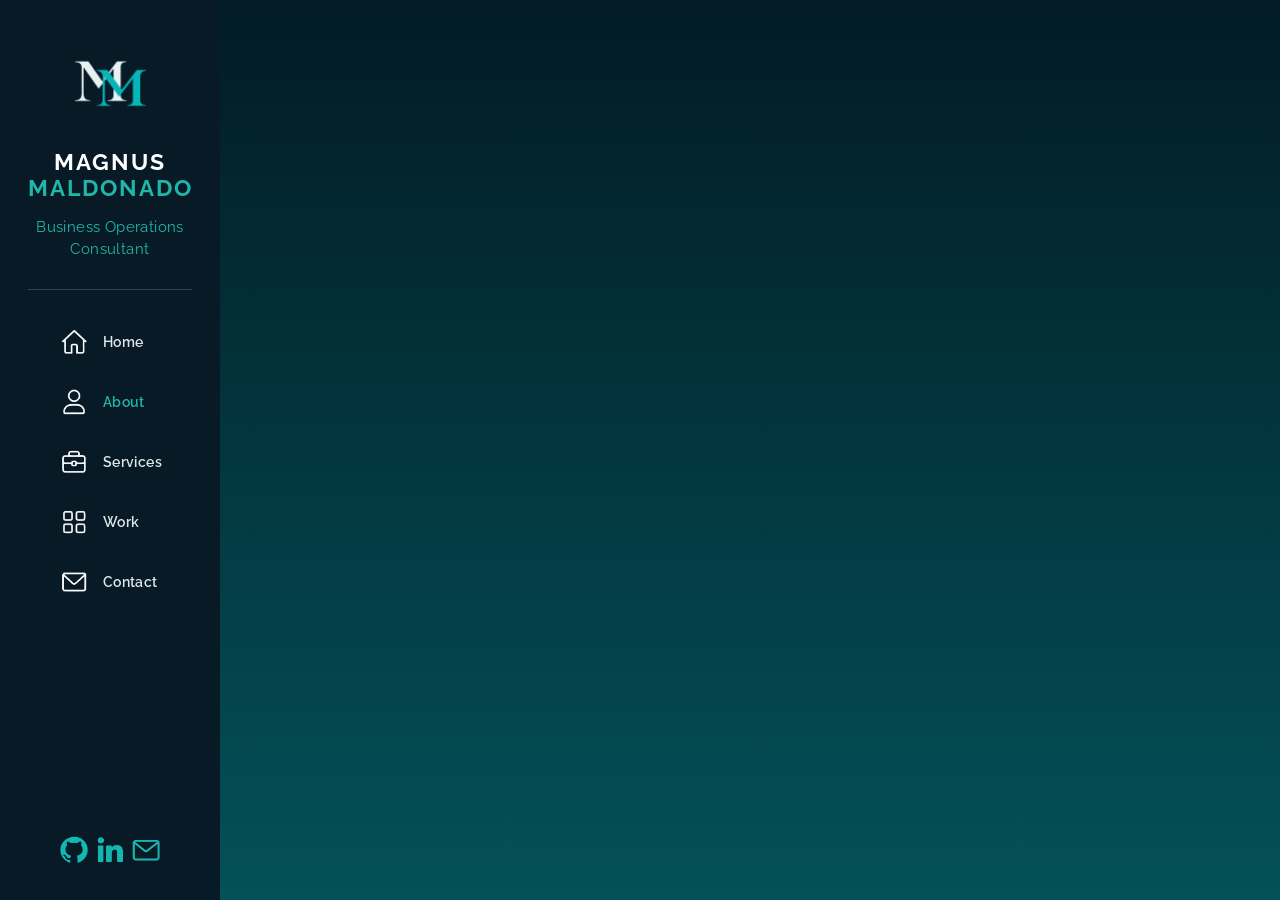
==== about.html @ a4ad7923 "Add page shell for work and about html pages." ====
<!DOCTYPE html>
<html lang="en">
  <head>
    <meta charset="UTF-8" />

    <meta
      name="description"
      content="Learn more about Magnus Maldonado, a Business Operations Consultant focused on improving processes, systems, workflows, and the way businesses operate."
    />

    <meta name="viewport" content="width=device-width, initial-scale=1.0" />

    <title>About | Magnus Maldonado</title>

    <!-- FAVICON -->
    <link
      rel="shortcut icon"
      type="image.png"
      href="./assets/imgs/favicon/process.png"
    />

    <!-- SHARED SITE CSS -->
    <link rel="stylesheet" href="./assets/css/stylesheet.css" />

    <!-- ABOUT PAGE CSS -->
    <link rel="stylesheet" href="./assets/css/about.css" />
  </head>
  <body>

    <!-- =========================================================
         MOBILE / TABLET HEADER
         ========================================================= -->

    <div class="mobile-tablet-view">
      <header class="flex">
        <div class="flex brand">
          <img class="logo" src="./assets/imgs/logo.png" alt="Magnus Maldonado logo"/>
          <div class="flex name-container">
            <h2><span style="color: #fff;">Magnus</span> <span style="color: #2B8C83;">Maldonado</span>
            </h2>
            <p>Business Operations Consultant</p>
          </div>
        </div>


        <!-- MOBILE NAV -->

        <nav class="mobile-menu flex mobile-only">
          <ul class="flex">
            <li>
              <a class="menu-link" href="./index.html">Home</a>
            </li>
            <li>
              <a class="menu-link" href="./about.html">About</a>
            </li>
            <li>
              <a class="menu-link" href="./services.html">Services</a>
            </li>
            <li>
              <a class="menu-link" href="./work.html">Work</a>
            </li>
            <li>
              <a href="./index.html#contact" class="all-btns menu-link">Contact</a>
            </li>
      </ul>
        </nav>


        <!-- HAMBURGER -->

        <div class="hamburger mobile-only">
          <span class="bar"></span>
          <span class="bar"></span>
          <span class="bar"></span>
        </div>
      </header>
    </div>


    <!-- =========================================================
         DESKTOP SIDEBAR
         ========================================================= -->

    <aside class="desktop-view desktop-sidebar">
      <div class="desktop-brand">
        <img src="./assets/imgs/logo.png" alt="Magnus Maldonado logo" class="desktop-logo"/>
        <h2><span>Magnus</span> <span>Maldonado</span>
        </h2>
        <p>Business Operations Consultant</p>
      </div>
      <div class="sidebar-divider"></div>


      <!-- DESKTOP NAV -->

      <nav class="desktop-nav">
        <a href="./index.html" class="desktop-nav-link">
          <img src="./assets/imgs/icons/icon-home.png" alt="Home Icon" class="desktop-nav-icon"/>
          <span>Home</span>
        </a>
        <a href="./about.html" class="desktop-nav-link active">
          <img src="./assets/imgs/icons/icon-person.png" alt="Person Icon" class="desktop-nav-icon"/>
          <span>About</span>
        </a>
        <a href="./services.html" class="desktop-nav-link">
          <img src="./assets/imgs/icons/icon-bag.png" alt="Bag Icon" class="desktop-nav-icon"/>
          <span>Services</span>
        </a>
        <a href="./work.html" class="desktop-nav-link">
          <img src="./assets/imgs/icons/icon-grid.png" alt="Grid Icon" class="desktop-nav-icon"/>
          <span>Work</span>
        </a>
        <a href="./index.html#contact" class="desktop-nav-link">
          <img src="./assets/imgs/icons/icon-envelope-nav.png" alt="Envelope Icon" class="desktop-nav-icon"/>
          <span>Contact</span>
        </a>
      </nav>


      <!-- DESKTOP SOCIALS -->

      <div class="desktop-socials desktop-socials-full">
        <a href="https://github.com/magnusmaldonado" target="_blank" rel="noopener noreferrer" class="desktop-social-link" aria-label="View my GitHub profile">
          <img src="./assets/imgs/icons/icon-github.png" alt="Github Icon" class="desktop-social-icon"/>
        </a>
        <a href="https://www.linkedin.com/in/josie-linda-maldonado/" target="_blank" rel="noopener noreferrer" class="desktop-social-link" aria-label="View my LinkedIn profile">
          <img src="./assets/imgs/icons/icon-linkedin-nav.png" alt="LinkedIn Icon" class="desktop-social-icon"/>
        </a>
        <a href="ADD THE CALENDLY LINK" target="_blank" rel="noopener noreferrer" class="desktop-social-link" aria-label="Schedule a consultation">
          <img src="./assets/imgs/icons/icon-envelope-teal-nav.png" alt="Envelope Icon" class="desktop-social-icon"/>
        </a>
      </div>
    </aside>


    <!-- =========================================================
         PAGE CONTENT
         ========================================================= -->

    <main class="about-page">

      <!--
        ABOUT PAGE CONTENT GOES HERE
      -->

    </main>
    <script src="./assets/js/script.js"></script>
  </body>
</html>
---- assets/css/stylesheet.css ----
/* Developer
   ========================================================================== */

/**
 * Josie Maldonado
 * Live August 22, 2022
 */

@import url("https://fonts.googleapis.com/css2?family=Oxygen:wght@400&family=Raleway:wght@400;700;800&display=swap");
* {
  box-sizing: border-box;
  font-family: "Raleway", sans-serif;
}

body,
html {
  min-width: 100%;
  min-height: 100vh;
  margin: 0;
  padding: 0;
  background:linear-gradient(to bottom, #021b24 0%, #045159 100%);
  font-size: 16px;
  letter-spacing: 0.4px;
}

html {
  scroll-behavior: smooth;
}

header {
  position: fixed;
  background-color: #071A26;
  top: 0;
  left: 0;
  width: 100%;
  min-height: 90px;
  padding: 14px 20px;
  align-items: center;
  justify-content: space-between;
  z-index: 100;
}

nav ul {
  justify-content: space-around;
}

nav li {
  list-style: none;
}

nav ul li {
  margin: auto;
}

main {
  width: 100%;
}

a {
  text-decoration: none;
  color: #2B8C83;
  font: bold;
}

.brand {
  align-items: center;
}

.flex {
  display: flex;
}

.logo {
  width: 58px;
  height: 58px;
  object-fit: contain;
  margin-right: 12px;
}

.name-container {
  flex-direction: column;
  justify-content: center;
}

.name-container h2 {
  margin: 0;
  font-size: 18px;
  line-height: 20px;
  text-transform: uppercase;
  letter-spacing: 2px;
}

.name-container p {
  margin: 5px 0 0;
  font-size: 14px;
  line-height: 15px;
  color: #fff;
}

.bar {
  display: block;
  width: 25px;
  height: 3px;
  margin: 5px auto;
  -webkit-transition: all 0.3s ease-in-out;
  transition: all 0.3s ease-in-out;
  background-color: #2B8C83;
}
.hamburger {
  align-self: center;
  left: 85%;
  position: fixed;
  cursor: pointer;
}
.hamburger.active .bar:nth-child(2) {
  opacity: 0;
}
.hamburger.active .bar:nth-child(1) {
  transform: translateY(8px) rotate(45deg);
}
.hamburger.active .bar:nth-child(3) {
  transform: translateY(-8px) rotate(-45deg);
}
.mobile-menu {
  position: fixed;
  left: -100%;
  top: 90px;
  width: 100%;
  background-color: #071A26;
  transition: 0.3s;
  z-index: 1 !important;
  overflow-y: auto;
}

.mobile-menu ul {
  display: flex;
  flex-direction: column;
  width: 100% !important;
  align-items: center;
  padding: 28px 0 32px;
  margin: 0;
  gap: 18px;
}
.mobile-menu li {
  margin: 0;
  font-weight: bold;
}

.mobile-menu.active {
  left: 0;
}

.all-btns {
  padding: 10px 24px;
  border-radius: 500px;
  background-color: #034550;
  color: #DFE7E9;
  font-size: 14px;
  line-height: 20px;
  border: none;
  letter-spacing: 0.5px;
  cursor: pointer;
  font-weight: bold;
}

.hero {
  position: relative;
  width: 100%;
  min-height: 100svh;
  padding: 115px 20px 30px;
  overflow: hidden;
  border: none;
}

/* PORTRAIT */

.hero-portrait {
  position: relative;
  width: 240px;
  height: 240px;
  margin: 5px auto 28px;
}

.hero-headshot {
  position: relative;
  z-index: 3;
  width: 220px;
  height: 220px;
  display: block;
  margin: auto;
  object-fit: cover;
  object-position: center;
  border-radius: 50%;
}

/* DOT GRIDS */

.dot-grid {
  position: absolute;
  z-index: 1;
  width: 82px;
  height: 82px;
  background-image: radial-gradient(circle, #2B8C83 2px, transparent 2.5px);
  background-size: 14px 14px;
}

.dot-grid-left {
  top: 8px;
  left: -8px;
}

.dot-grid-right {
  right: -4px;
  bottom: 2px;
  background-image: radial-gradient(circle, #9CB4C0 2px, transparent 2.5px);
}

/* ARC AROUND PORTRAIT */

.portrait-arc {
  position: absolute;
  z-index: 4;
  width: 235px;
  height: 235px;
  top: -10px;
  left: 6px;
  border-radius: 50%;
  background: conic-gradient(
    from 10deg,
    #27B8AE 0deg,
    #27B8AE 95deg,
    transparent 95deg,
    transparent 360deg
  );

  -webkit-mask: radial-gradient(
    farthest-side,
    transparent calc(100% - 3px),
    #000 calc(100% - 3px)
  );

  mask: radial-gradient(
    farthest-side,
    transparent calc(100% - 3px),
    #000 calc(100% - 3px)
  );
}

/* HERO COPY */

.hero-content {
  position: relative;
  z-index: 5;
}

.eyebrow {
  margin: 0 0 8px;
  color: #2B8C83;
  font-weight: 700;
  font-size: 21px;
  letter-spacing: 1.5px;
}

.hero h1 {
  margin: 0;
  color: #ffffff;
  font-size: 38px;
  line-height: 1.08;
  font-weight: 800;
  letter-spacing: -1px;
}

.hero h1 span {
  display: block;
  color: #20b6aa;
}

.hero-description {
  margin: 18px 0 22px;
  color: #b9c9cf;
  font-size: 16px;
  line-height: 1.75;
  letter-spacing: 1.8px;
}

/* BUTTONS */

.hero-buttons {
  display: flex;
  flex-direction: column;
  gap: 12px;
  width: 100%;
}

.hero-btn {
  width: 100%;
  display: flex;
  align-items: center;
  justify-content: center;
  min-height: 50px;
  border-radius: 10px;
  font-size: 16px;
  font-weight: 700;
  text-align: center;
  transition: 0.25s ease;
  letter-spacing: 2.5px;
}

.hero-btn-primary {
  background-color: #05606b;
  color: #ffffff;
}

.hero-btn-primary:hover {
  background-color: #087582;
}

.hero-btn-secondary {
  border: 2px solid #2b8c83;
  background-color: transparent;
  color: #dfe7e9;
}

.hero-btn-secondary:hover {
  background-color: #2b8c83;
  color: #ffffff;
}

/* DECORATIVE ORBS */

.gradient-orb {
  position: absolute;
  border-radius: 50%;
  z-index: 0;
  background: linear-gradient(
    135deg,
    #137a86 0%,
    #234f8f 55%,
    #44347e 100%
  );
  opacity: 0.75;
}

.orb-small {
  width: 52px;
  height: 52px;
  left: -40px;
  bottom: -10px;
}

.orb-medium {
  width: 85px;
  height: 85px;
  right: -25px;
  top: 80px;
  z-index: -1;
  opacity: 0.6;
}

.orb-large {
  width: 105px;
  height: 105px;
  left: -48px;
  bottom: 0px;
}

/* SERVICES
   ========================================================================== */

.services-section {
  width: 100%;
  padding: 55px 16px 40px;
}

/* SECTION HEADING */

.section-heading {
  margin-bottom: 24px;
}

.section-eyebrow {
  margin: 0 0 8px;
  color: #20b6aa;
  font-size: 20px;
  font-weight: 800;
  letter-spacing: 1.5px;
  text-transform: uppercase;
}

.section-heading h2 {
  margin: 0;
  color: #ffffff;
  font-size: 30px;
  line-height: 1.15;
  font-weight: 800;
}

.section-heading h2 span {
  color: #20b6aa;
}

/* SERVICES CONTAINER */

.services-container {
  display: flex;
  flex-direction: column;
  gap: 14px;
  width: 100%;
  margin: 0;
  padding: 0;
}

/* SERVICES LEARN MORE */

.services-more {
  width: 100%;
  margin-top: 22px;
  text-align: left;
}

.services-more-link {
  display: inline-block;
  color: #075765;
  font-size: 16px;
  font-weight: 800;
  letter-spacing: 1px;
  transition: 0.2s ease;
}

.services-more-link:hover {
  color: #ffffff;
  transform: translateX(3px);
}

/* INDIVIDUAL SERVICE CARD */

.service-box {
  display: flex;
  align-items: flex-start;
  gap: 18px;
  width: 100%;
  padding: 24px 20px;
  background: #ffffff;
  border-radius: 18px;
  box-shadow: 0 8px 20px rgba(0, 0, 0, 0.12);
}

/* SERVICE ICON */

.service-icon {
  flex: 0 0 72px;
  display: flex;
  align-items: center;
  justify-content: center;
  width: 72px;
  height: 72px;
  padding: 14px;
  background: #e8f1f1;
  border-radius: 50%;
}

.service-icon img {
  display: block;
  width: 100%;
  height: 100%;
  object-fit: contain;
}

/* SERVICE CONTENT */

.service-content {
  flex: 1;
}

.service-content h3 {
  margin: 0;
  color: #071a26;
  font-size: 21px;
  line-height: 1.2;
  font-weight: 800;
}

/* LITTLE TEAL LINE */

.service-line {
  width: 42px;
  height: 3px;
  margin: 10px 0 14px;
  background: #20b6aa;
  border-radius: 3px;
}

/* DESCRIPTION */

.service-content p {
  margin: 0;
  color: #263844;
  font-size: 14px;
  line-height: 1.6;
}

/* WORK
   ========================================================================== */

.work-section {
  width: 100%;
  padding: 55px 16px 40px;
}

.work-container {
  display: flex;
  flex-direction: column;
  gap: 14px;
  width: 100%;
}

/* INDIVIDUAL WORK CARD */

.work-card {
  width: 100%;
  padding: 24px 20px;
  background: #ffffff;
  border-radius: 18px;
  box-shadow: 0 8px 20px rgba(0, 0, 0, 0.12);
}

.work-content {
  width: 100%;
}

/* CATEGORY */

.work-category {
  margin: 0 0 8px;
  color: #20b6aa;
  font-size: 12px;
  font-weight: 800;
  letter-spacing: 1.2px;
  text-transform: uppercase;
}

/* TITLE */

.work-content h3 {
  margin: 0;
  color: #071a26;
  font-size: 21px;
  line-height: 1.2;
  font-weight: 800;
}

.work-line {
  width: 42px;
  height: 3px;
  margin: 10px 0 14px;
  background: #20b6aa;
  border-radius: 3px;
}

/* SUMMARY */

.work-summary {
  margin: 0;
  color: #263844;
  font-size: 14px;
  line-height: 1.6;
}

/* LINK */

.work-link {
  display: inline-block;
  margin-top: 16px;
  color: #075765;
  font-size: 15px;
  font-weight: 800;
  letter-spacing: .5px;
}

.work-link:hover {
  color: #20b6aa;
}

/* ABOUT
   ========================================================================== */

.about-section {
  width: 100%;
  padding: 55px 16px 40px;
}

.about-panel {
  width: 100%;
  padding: 24px 20px;
  background: #ffffff;
  border-radius: 18px;
  box-shadow: 0 8px 20px rgba(0, 0, 0, 0.12);
}

/* HIDE IMAGE ON MOBILE */

.about-image-container {
  display: none;
}

.about-image {
  display: block;
  width: 100%;
  height: 100%;
  object-fit: contain;
  object-position: center bottom;
}

/* ABOUT COPY */

.about-copy h3 {
  margin: 0;
  color: #071a26;
  font-size: 22px;
  line-height: 1.2;
  font-weight: 800;
}

.about-line {
  width: 42px;
  height: 3px;
  margin: 10px 0 16px;
  background: #20b6aa;
  border-radius: 3px;
}

.about-copy p {
  margin: 0 0 14px;
  color: #263844;
  font-size: 14px;
  line-height: 1.65;
}

.about-copy p:last-child {
  margin-bottom: 0;
}

/* STRENGTHS */

.about-strengths {
  display: flex;
  flex-direction: column;
  gap: 18px;
  margin-top: 26px;
  padding-top: 22px;
  border-top: 1px solid #d9e2e5;
}

.strength-item {
  display: flex;
  align-items: flex-start;
  gap: 14px;
}

.strength-item h4 {
  margin: 0 0 4px;
  color: #075765;
  font-size: 16px;
  font-weight: 800;
}

.strength-item p {
  margin: 0;
  color: #263844;
  font-size: 13px;
  line-height: 1.5;
}

.strength-icon {
  flex: 0 0 38px;
  width: 38px;
  height: 38px;
  object-fit: contain;
}

.strength-item h4 {
  margin: 0 0 4px;
  color: #075765;
  font-size: 16px;
  font-weight: 800;
}

.strength-item p {
  margin: 0;
  color: #263844;
  font-size: 13px;
  line-height: 1.5;
}

/* CONTACT
   ========================================================================== */

.contact-section {
  width: 100%;
  padding: 55px 16px 50px;
}

.contact-panel {
  width: 100%;
  padding: 24px 20px;
  background: #ffffff;
  border-radius: 18px;
  box-shadow: 0 8px 20px rgba(0, 0, 0, 0.12);
}

/* INTRO */

.contact-intro h3 {
  margin: 0;
  color: #071a26;
  font-size: 22px;
  line-height: 1.2;
  font-weight: 800;
}

.contact-line {
  width: 42px;
  height: 3px;
  margin: 10px 0 14px;
  background: #20b6aa;
  border-radius: 3px;
}

.contact-intro p {
  margin: 0;
  color: #263844;
  font-size: 14px;
  line-height: 1.6;
}

/* CONTACT OPTIONS */

.contact-options {
  display: flex;
  flex-direction: column;
  gap: 0;
  margin-top: 24px;
  border-top: 1px solid #d9e2e5;
}

.contact-item {
  display: flex;
  align-items: center;
  gap: 14px;
  width: 100%;
  padding: 18px 0;
  border-bottom: 1px solid #d9e2e5;
}

.contact-item:last-child {
  border-bottom: none;
}

/* TEMP ICON PLACEHOLDER */

.contact-icon {
  flex: 0 0 42px;
  width: 42px;
  height: 42px;
  object-fit: contain;
}

/* TEXT */

.contact-content {
  flex: 1;
  min-width: 0;
}

.contact-label {
  margin: 0 0 3px;
  color: #075765;
  font-size: 15px;
  font-weight: 800;
}

.contact-value {
  margin: 0;
  color: #263844;
  font-size: 13px;
  line-height: 1.45;
  overflow-wrap: anywhere;
}

/* RESPONSIVE VIEW HELPERS
========================================================================== */

.mobile-tablet-view {
  display: block;
}

.desktop-view {
  display: none;
}

/* MEDIUM DEVICES */
@media only screen and (min-width: 768px) {
  
  header {  
    height: 10%;
  }

  .logo { 
    height: 55px;
  }
  
  .hamburger {  
   margin-top: 1%;
  }

  .bar {  
    width: 45px;
    height: 6px;
    margin: 8px auto;
  }

  .mobile-menu {  
    top: 100px;
  }

  .mobile-menu ul {  
    gap: 30px;
  }

  .hamburger.active .bar:nth-child(1) { 
    transform: translateY(19px) rotate(45deg);
  }

  .all-btns { 
    font-size: 20px;
  }

  .services-section { 
    padding: 60px 30px;
  }

  .services-container { 
   display: grid;
    grid-template-columns: repeat(2, 1fr);
    gap: 18px;
  }

  .service-box {
    margin: 0;
  }

  .work-section {
    padding: 60px 30px;
  }

  .work-container {
    display: grid;
    grid-template-columns: repeat(2, 1fr);
    gap: 18px;
  }

  .work-card {  
    margin: 0;
  }

  .about-section {  
    padding: 60px 30px;
  }

  .about-strengths {
    display: grid;
    grid-template-columns: repeat(2, 1fr);
    gap: 22px 30px;
  }

  .contact-section {
    padding: 60px 30px;
  }

  .contact-options {
    display: grid;
    grid-template-columns: repeat(2, 1fr);
    gap: 0 24px;
  }

  .contact-item:nth-last-child(-n + 2) {
    border-bottom: none;
  }

}


/* LARGE DEVICES */
@media only screen and (min-width: 992px) {
  
  header {
    padding: 1% 7%;
  }

  nav {
    width: 60% !important;
  }

  .mobile-only {
    display: none;
  }

  .logo {
    height: 48px;
  }

  .all-btns {
    font-size: 14px;
  }

  .services-section {
    display: grid;
    grid-template-columns: 130px minmax(0, 1fr);
    gap: 12px;
    align-items: center;
    width: calc(100% - 40px);
    max-width: 1260px;
    margin: 12px auto;
    padding: 18px 20px;
    background: #ffffff;
    border-radius: 12px;
    box-shadow: 0 6px 18px rgba(0, 0, 0, 0.12);
  }

/* Desktop only needs the simple Services heading */

  .services-section .section-heading {
    margin: 0;
    padding-right: 16px;
  }

  .services-section .section-eyebrow {
    margin: 0;
    color: #071a26;
    font-size: 22px;
    letter-spacing: 0;
    text-transform: none;
  }

  .services-section .section-eyebrow::after {
    content: "";
    display: block;
    width: 30px;
    height: 3px;
    margin-top: 8px;
    background: #20b6aa;
    border-radius: 3px;
  }

/* Hide mobile-style heading */

  .services-section .section-heading h2 {
    display: none;
  }

/* SERVICES ACROSS ONE ROW */

  .services-container {
    display: grid;
    grid-template-columns: repeat(5, minmax(0, 1fr));
    min-width: 0;
    gap: 0;
    width: 100%;
  }

  .services-more {
  grid-column: 1 / -1;
  margin-top: 8px;
  padding-right: 18px;
}

.services-more-link {
  color: #075765;
  font-size: 15px;
}

.services-more-link:hover {
  color: #20b6aa;
}

/* COMPACT DESKTOP ITEM */

  .service-box {
    display: grid;
    grid-template-columns: 58px 1fr;
    gap: 12px;
    width: 100%;
    margin: 0;
    padding: 4px 18px;
    background: transparent;
    border-radius: 0;
    box-shadow: none;
  }

/* SEPARATORS */

  .service-box:not(:last-child) {
    border-right: 1px solid #d9e2e5;
  }

  .service-icon {
    width: 54px;
    height: 54px;
    padding: 10px;
    flex-basis: 54px;
  }

  .service-line {
    display: none;
  }

/* DESKTOP WORK */

  .work-section {
    display: grid;
    grid-template-columns: 130px minmax(0, 1fr);
    gap: 12px;
    align-items: center;
    width: calc(100% - 40px);
    max-width: 1260px;
    margin: 12px auto;
    padding: 18px 20px;
    background: #ffffff;
    border-radius: 12px;
    box-shadow: 0 6px 18px rgba(0, 0, 0, 0.12);
  }

  .work-section .section-heading {
    margin: 0;
    padding-right: 16px;
  }

  .work-section .section-eyebrow {
    margin: 0;
    color: #071a26;
    font-size: 22px;
    letter-spacing: 0;
    text-transform: none;
  }

  .work-section .section-eyebrow::after {
    content: "";
    display: block;
    width: 30px;
    height: 3px;
    margin-top: 8px;
    background: #20b6aa;
    border-radius: 3px;
  }

  .work-section .section-heading h2 {
    display: none;
  }

/* PROJECTS ACROSS ONE ROW */

  .work-container {
    display: grid;
    grid-template-columns: repeat(4, minmax(0, 1fr));
    min-width: 0;
    gap: 0;
    width: 100%;
  }

/* COMPACT DESKTOP PROJECT */

  .work-card {
    width: 100%;
    margin: 0;
    padding: 4px 18px;
    background: transparent;
    border-radius: 0;
    box-shadow: none;
  }

  .work-card:not(:last-child) {
    border-right: 1px solid #d9e2e5;
  }

  .work-category {
    margin-bottom: 5px;
    font-size: 16px;
    letter-spacing: 0.8px;
  }

  .work-content h3 {
    font-size: 15px;
    line-height: 1.25;
    color: #071a26;
  }

  .work-line {
    display: none;
  }

  .work-summary {
    margin-top: 5px;
    font-size: 14px;
    line-height: 1.5;
  }

  .work-link {
    margin-top: 7px;
  }

/* DESKTOP ABOUT */

  .about-section {
    display: block;
    width: calc(100% - 260px);
    max-width: none;
    margin: 12px 20px 12px 240px;
    padding: 18px 20px;
    background: #ffffff;
    border-radius: 12px;
    box-shadow: 0 6px 18px rgba(0, 0, 0, 0.12);
  }

  .about-more-link {
    display: inline-block;
    margin-top: 4px;
    color: #075765;
    font-size: 15px;
    font-weight: 800;
  }

  .about-more-link:hover {
    color: #20b6aa;
  }

/* REMOVE MOBILE CARD APPEARANCE */

  .about-panel {
    display: grid;
    grid-template-columns: minmax(0, 1.2fr) minmax(0, 1fr);
    gap: 36px;
    align-items: center;
    width: 100%;
    padding: 0;
    background: transparent;
    border-radius: 0;
    box-shadow: none;
  }

/* LEFT SIDE */

  .about-main {
    display: grid;
    grid-template-columns: 175px minmax(0, 1fr);
    gap: 36px;
    align-items: center;
    padding-right: 0;
    min-width: 0;
  }

  .about-image-container {
    position: relative;
    display: flex;
    align-items: center;
    justify-content: center;
    width: 175px;
    height: 175px;
    overflow: visible;
  }

  .about-image {
    position: relative;
    z-index: 3;
    display: block;
    width: 145px;
    height: 145px;
    object-fit: cover;
    object-position: center;
    border-radius: 50%;
  }

  .about-dot-grid {
    position: absolute;
    z-index: 1;
    width: 62px;
    height: 62px;
    background-image: radial-gradient(circle, #2B8C83 1px, transparent 2.5px);
    background-size: 11px 11px;
  }

  .about-dot-grid-left {
    top: 6px;
    left: 10px;
  }

  .about-dot-grid-right {
    right: 16px;
    bottom: 10px;
    background-image: radial-gradient(circle, #9CB4C0 1px, transparent 2.5px);
  }

  .about-copy {
    min-width: 0;
  }

  .about-copy h3 {
    font-size: 20px;
  }

  .about-copy p {
    font-size: 14px;
    line-height: 1.55;
  }

  .about-portrait-arc {
    position: absolute;
    z-index: 4;
    width: 155px;
    height: 155px;
    top: 10px;
    left: 10px;
    border-radius: 50%;
    background: conic-gradient(
      from 180deg,
      #27B8AE 0deg,
      #27B8AE 95deg,
      transparent 95deg,
      transparent 360deg
    );

    -webkit-mask: radial-gradient(
      farthest-side,
      transparent calc(100% - 3px),
      #000 calc(100% - 3px)
    );

    mask: radial-gradient(
      farthest-side,
      transparent calc(100% - 3px),
      #000 calc(100% - 3px)
    );
  }

/* RIGHT SIDE */

  .about-strengths {
    display: grid;
    grid-template-columns: 1fr;
    gap: 13px;
    margin: 0;
    padding: 0 0 0 36px;
    border-top: 0;
    border-left: 1px solid #d9e2e5;
    min-width: 0;
  }

  .strength-content {
    flex: 1;
  }

  .strength-item {
    gap: 12px;
    align-items: center;
  }

  .strength-icon {
    flex-basis: 32px;
    width: 32px;
    height: 32px;
    object-fit: contain;
  }

  .strength-item h4 {
    font-size: 15px;
  }

  .strength-item p {
    font-size: 14px;
    line-height: 1.4;
  }

  .contact-section {
    display: block;
    width: calc(100% - 40px);
    max-width: 1260px;
    margin: 12px auto;
    padding: 18px 20px;
    background: #ffffff;
    border-radius: 12px;
    box-shadow: 0 6px 18px rgba(0, 0, 0, 0.12);
  }

  .contact-panel {
    display: grid;
    grid-template-columns: 220px 1fr;
    align-items: center;
    width: 100%;
    padding: 0;
    background: transparent;
    border-radius: 0;
    box-shadow: none;
    gap: 30px;
  }

  .contact-intro {
    padding-right: 24px;
  }

  .contact-intro h3 { 
    font-size: 22px;
  }

  .contact-intro p {  
    font-size: 14px;
    line-height: 1.45;
  }

  .contact-options {  
    display: grid;
    grid-template-columns: 1.35fr 1fr 1fr;
    min-width: 0;
    margin: 0;
    padding-left: 24px;
    border-top: 0;
    border-left: 1px solid #d9e2e5;
  }

  .contact-item { 
    padding: 4px 18px;
    border-bottom: 0;
  }

  .contact-icon { 
    flex-basis: 34px;
    width: 34px;
    height: 34px;
  }

  .contact-label {  
    font-size: 16px;
  }

  .contact-value {
    font-size: 14px;
    line-height: 1.35;
    overflow-wrap: normal;
    word-break: normal;
  }

/* RESPONSIVE VIEW HELPERS
========================================================================== */

  .mobile-tablet-view {
    display: none !important;
  }

  .desktop-view {
    display: block;
    width: 100%;
  }

/* DESKTOP PAGE SHELL
========================================================================== */

  .desktop-sidebar {
    position: fixed;
    top: 0;
    left: 0;
    width: 220px;
    height: 100vh;
    padding: 36px 28px;
    background: #071A26;
  }

  .desktop-content {
    width: calc(100% - 220px);
    margin-left: 220px;
    padding: 14px 20px 0;
  }

/* DESKTOP SIDEBAR
========================================================================== */

  .desktop-brand {
    text-align: center;
  }

  .desktop-logo {
    display: block;
    width: 95px;
    height: 95px;
    margin: 0 auto 18px;
    object-fit: contain;
  }

  .desktop-brand h2 {
    margin: 0;
    font-size: 23px;
    line-height: 1.15;
    font-weight: 700;
    letter-spacing: 2px;
    text-transform: uppercase;
  }

  .desktop-brand h2 span {
    display: block;
  }

  .desktop-brand h2 span:first-child {
    color: #ffffff;
  }

  .desktop-brand h2 span:last-child {
    color: #20b6aa;
  }

  .desktop-brand p {
    margin: 14px 0 0;
    color: #20b6aa;
    font-size: 15px;
    line-height: 1.5;
  }

  .sidebar-divider {
    width: 100%;
    height: 1px;
    margin: 28px 0;
    background: rgba(255, 255, 255, 0.18);
  }

/* DESKTOP NAV
========================================================================== */

  .desktop-nav {
    display: flex;
    flex-direction: column;
    gap: 12px;
    width: 150px;
    margin: 0 auto;
  }

  .desktop-nav-link {
    display: flex;
    align-items: center;
    min-height: 48px;
    color: #dfe7e9;
    font-size: 14px;
    font-weight: 600;
    transition: 0.2s ease;
    gap: 16px;
  }

  .desktop-nav-icon {
    flex: 0 0 26px;
    width: 26px;
    height: 26px;
    object-fit: contain;
    filter: brightness(0) invert(1);
  }

  .desktop-nav-link:hover,
    .desktop-nav-link.active {
    color: #20b6aa;
  }

/* DESKTOP SOCIAL ICON
========================================================================== */

  .desktop-socials {
    position: absolute;
    left: 0;
    bottom: 32px;
    width: 100%;
    display: flex;
    justify-content: center;
    align-items: center;
  }

  .desktop-social-link {
    display: flex;
    align-items: center;
    justify-content: center;
    width: 36px;
    height: 36px;
    opacity: 0;
    animation: github-slide-up 0.7s ease-out 0.45s forwards;
  }

  .desktop-social-icon {
    width: 28px;
    height: 28px;
    object-fit: contain;
    transition: transform 0.2s ease, opacity 0.2s ease;
  }

  .desktop-social-link:hover .desktop-social-icon {
    transform: translateY(-3px) scale(1.08);
  }

  @keyframes github-slide-up {
    from {
      opacity: 0;
      transform: translateY(35px);
    }

    to {
      opacity: 1;
      transform: translateY(0);
    }
  }

  @media (prefers-reduced-motion: reduce) {
    .desktop-social-link {
      animation: none;
      opacity: 1;
    }

    .desktop-social-icon {
      transition: none;
    }
  }

  .desktop-socials:not(.desktop-socials-full) .desktop-social-link {
    animation-delay: 0.45s;
  }

  @media (prefers-reduced-motion: reduce) {
  .desktop-social-link {
    animation: none;
    opacity: 1;
    transform: none;
  }

  .desktop-social-icon {
    transition: none;
  }
}

/* DESKTOP HERO CARD
========================================================================== */

  .desktop-hero {
    display: grid;
    grid-template-columns: 0.8fr 1.2fr;
    gap: 40px;
    align-items: center;
    width: 100%;
    padding: 24px 38px;
    background: #ffffff;
    border-radius: 12px;
    box-shadow: 0 6px 18px rgba(0, 0, 0, 0.12);
  }

  .desktop-eyebrow {
    margin: 0 0 8px;
    color: #075765;
    font-size: 17px;
    font-weight: 800;
  }

  .desktop-hero h1 {
    margin: 0;
    color: #071a26;
    font-size: 38px;
    line-height: 1.08;
    font-weight: 800;
  }

  .desktop-hero h1 span {
    display: block;
    color: #075765;
  }

  .desktop-hero-description {
    max-width: 420px;
    margin: 16px 0 20px;
    color: #263844;
    font-size: 15px;
    line-height: 1.65;
  }

  .desktop-hero-btn {
    display: inline-flex;
    align-items: center;
    padding: 13px 20px;
    background: #05606b;
    border-radius: 6px;
    color: #ffffff;
    font-size: 15px;
    font-weight: 700;
    letter-spacing: 1.5px;
  }

  .desktop-hero-btn:hover {
    background: #087582;
  }

  .desktop-hero-visual {
    display: flex;
    align-items: center;
    justify-content: center;
    width: 100%;
    min-height: 240px;
  }

  .desktop-process-image {
    display: block;
    width: 100%;
    max-width: 700px;
    height: auto;
    object-fit: contain;
  }

  .services-section,
  .work-section,
  .about-section,
  .contact-section {
    width: calc(100% - 260px);
    max-width: none;
    margin-top: 12px;
    margin-right: 20px;
    margin-bottom: 12px;
    margin-left: 240px;
    align-items: start;
  }

  .service-box,
  .work-card,
  .contact-item,
  .service-content,
  .work-content,
  .contact-content {
    min-width: 0;
  }

  .service-content h3,
  .service-content p,
  .work-content h3,
  .work-summary,
  .contact-label,
  .contact-value {
    overflow-wrap: anywhere;
  }

  .services-section .section-heading,
  .work-section .section-heading {
    padding-top: 4px;
  }

  .service-content p {
    margin-top: 5px;
    font-size: 14px;
    line-height: 1.5;
    color: #263844;
  }

  .service-content h3 {
    font-size: 16px;
    line-height: 1.25;
    color: #075765;
  }

  .about-copy p {
    font-size: 14px;
    line-height: 1.55;
  }

  .strength-item p {
    font-size: 14px;
    line-height: 1.4;
  }

  .contact-intro p {
    font-size: 14px;
    line-height: 1.45;
  }

  .contact-value {
    font-size: 14px;
    line-height: 1.35;
  }

}
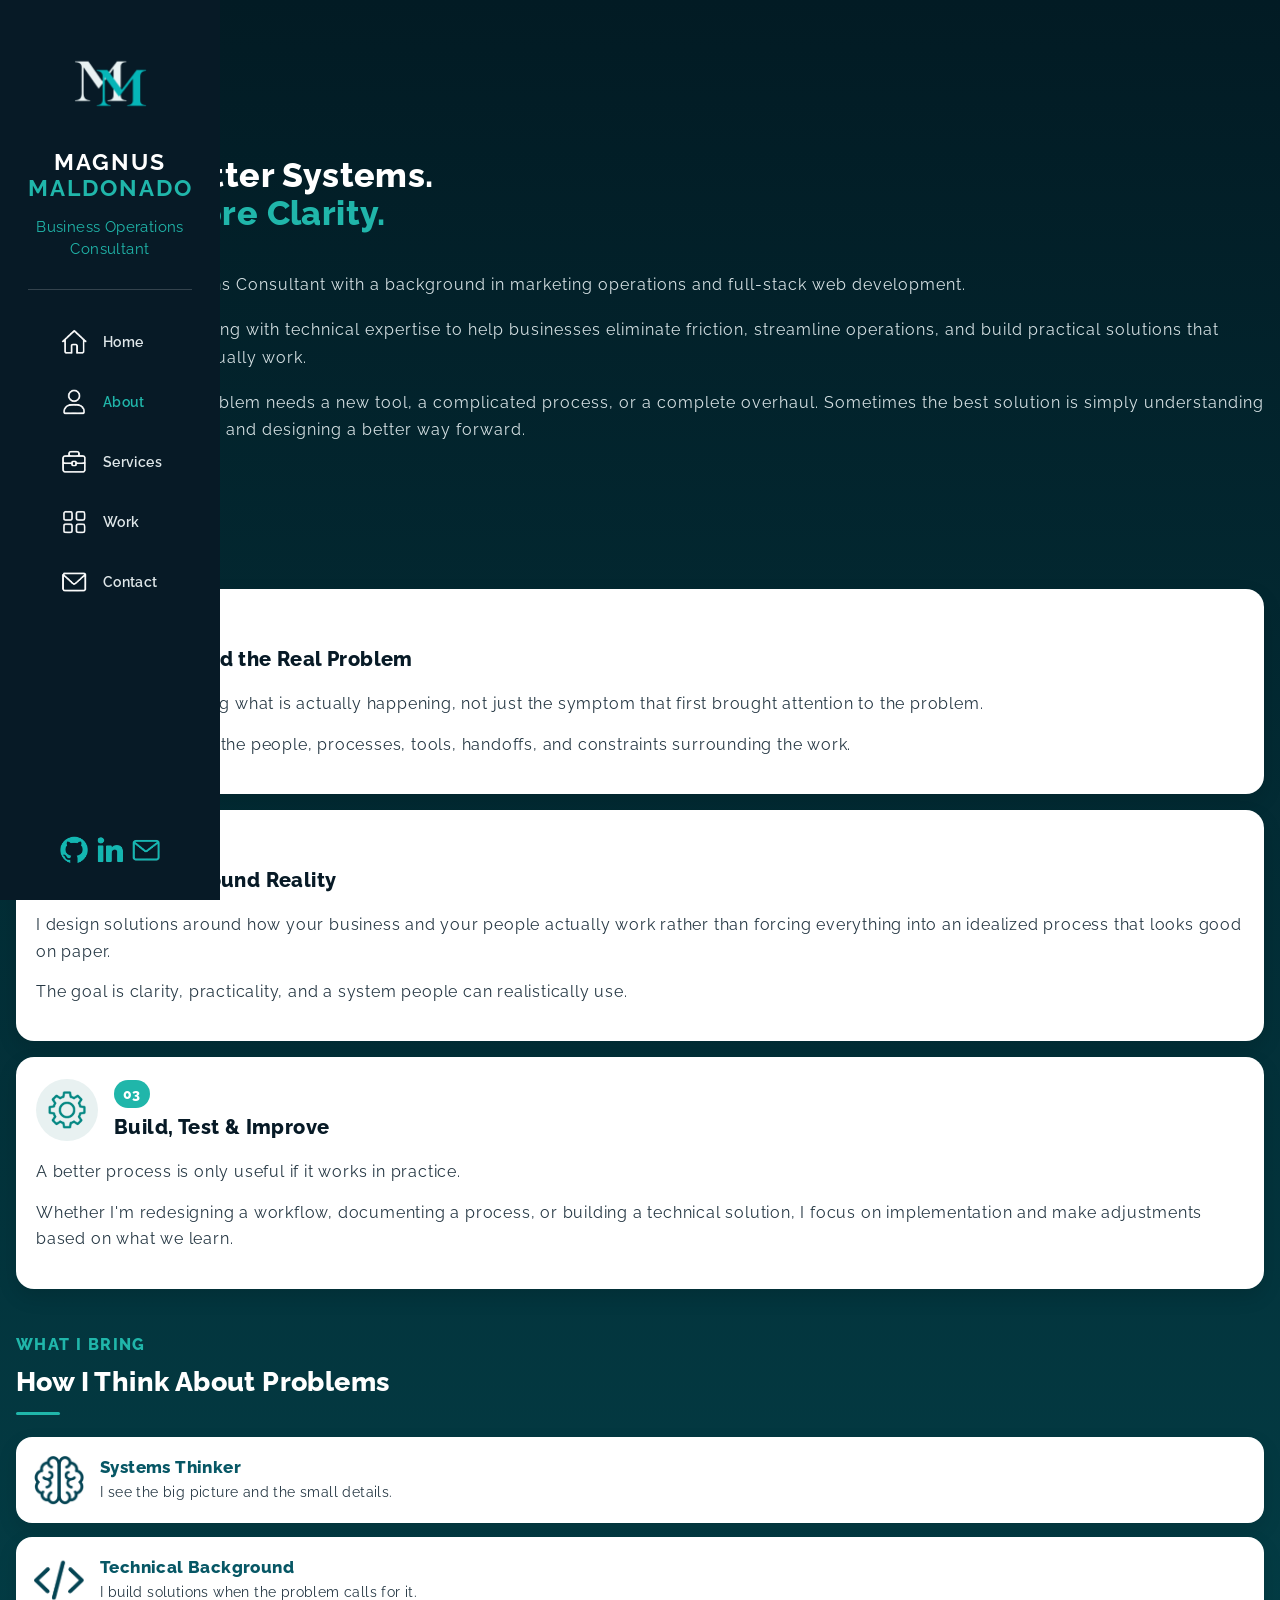
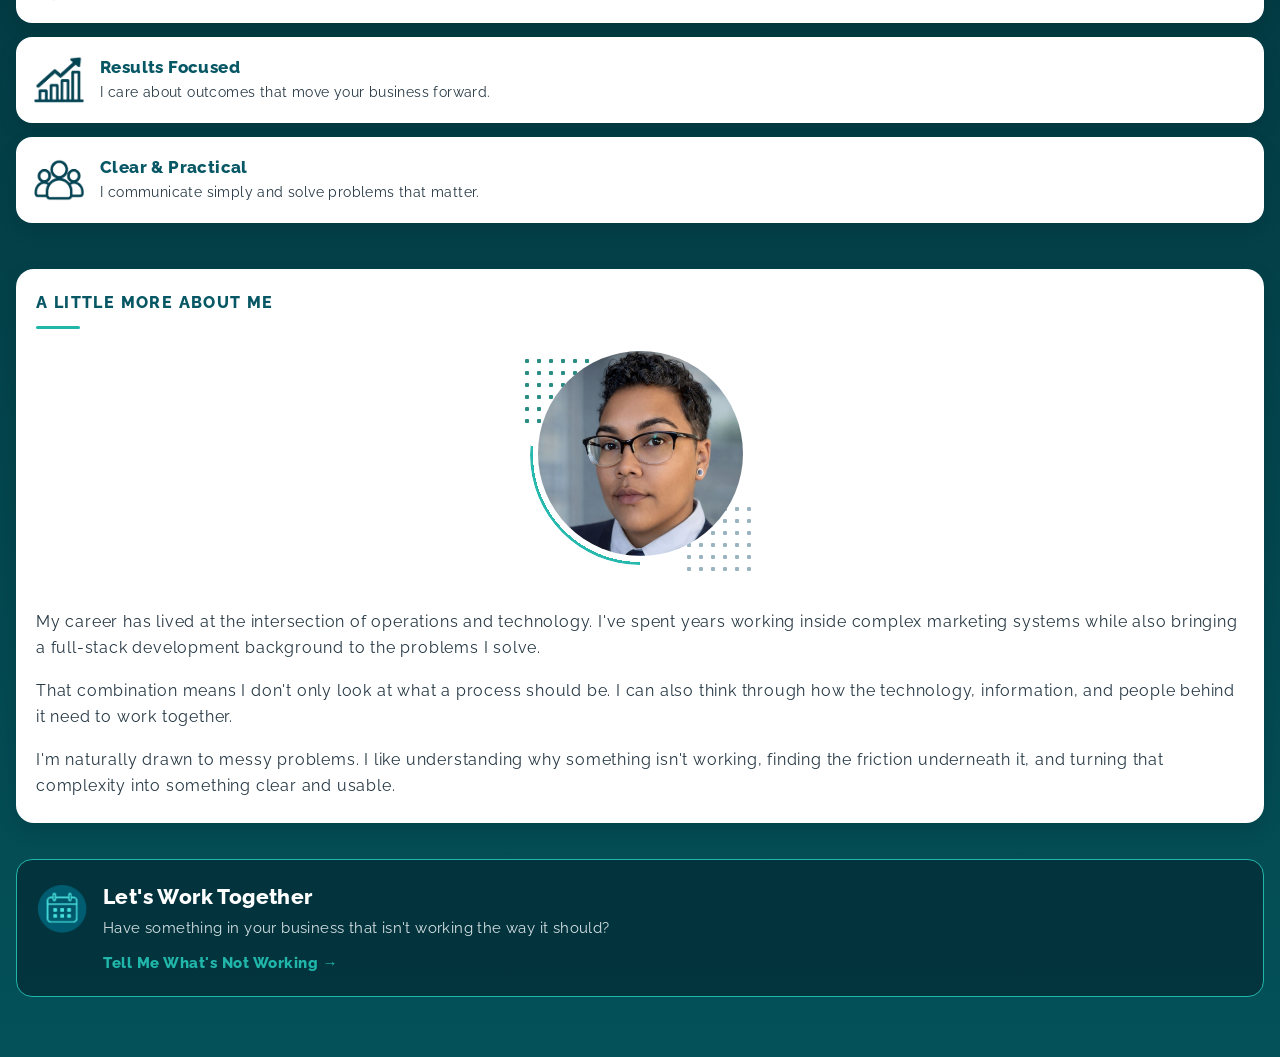
==== commit da5773fa: "Completed about mobile page." ====
--- a/about.html
+++ b/about.html
@@ -139,11 +139,156 @@
 
     <main class="about-page">
 
-      <!--
-        ABOUT PAGE CONTENT GOES HERE
-      -->
-
-    </main>
+  <!-- ABOUT INTRO -->
+  <section class="about-page-intro">
+    <p class="about-page-eyebrow">About Me</p>
+    <h1>Building Better Systems. <span>Creating More Clarity.</span></h1>
+    <div class="about-page-line"></div>
+    <div class="about-page-intro-copy">
+      <p>I'm a Business Operations Consultant with a background in marketing operations and full&#8209;stack web development.</p>
+      <p>I combine systems thinking with technical expertise to help businesses eliminate friction, streamline operations, and build practical solutions that support how people actually work.</p>
+      <p>I don't believe every problem needs a new tool, a complicated process, or a complete overhaul. Sometimes the best solution is simply understanding what's getting in the way and designing a better way forward.</p>
+    </div>
+  </section>
+
+
+  <!-- MY APPROACH -->
+  <section class="about-approach">
+    <div class="about-section-heading">
+      <p class="about-section-eyebrow">How I Work</p>
+      <h2>My Approach</h2>
+      <div class="about-page-line"></div>
+    </div>
+
+
+    <!-- APPROACH 01 -->
+    <article class="approach-card">
+        <div class="approach-heading-row">
+            <div class="approach-icon">
+                <img src="./assets/imgs/icons/icon-operational-assessment.png" alt="Magnifying Glass Icon"/>
+            </div>
+            <div class="approach-title">
+                <span class="approach-number">01</span>
+                <h3>Understand the Real Problem</h3>
+            </div>
+        </div>
+        <div class="approach-content">
+            <p>I start by understanding what is actually happening, not just the symptom that first brought attention to the problem.</p>
+            <p>That means looking at the people, processes, tools, handoffs, and constraints surrounding the work.</p>
+      </div>
+    </article>
+
+
+    <!-- APPROACH 02 -->
+    <article class="approach-card">
+        <div class="approach-heading-row">
+            <div class="approach-icon">
+                <img src="./assets/imgs/icons/icon-workflow-design.png" alt="Arrows Icon"/>
+            </div>
+            <div class="approach-title">
+                <span class="approach-number">02</span>
+                <h3>Design Around Reality</h3>
+            </div>
+        </div>
+        <div class="approach-content">
+            <p>I design solutions around how your business and your people actually work rather than forcing everything into an idealized process that looks good on paper.</p>
+            <p>The goal is clarity, practicality, and a system people can realistically use.</p>
+      </div>
+    </article>
+
+
+    <!-- APPROACH 03 -->
+    <article class="approach-card">
+        <div class="approach-heading-row">
+            <div class="approach-icon">
+                <img src="./assets/imgs/icons/icon-systems-automation.png" alt="Gear Icon"/>
+            </div>
+            <div class="approach-title">
+                <span class="approach-number">03</span>
+                <h3>Build, Test &amp; Improve</h3>
+            </div>
+        </div>
+        <div class="approach-content">
+            <p>A better process is only useful if it works in practice.</p>
+            <p>Whether I'm redesigning a workflow, documenting a process, or building a technical solution, I focus on implementation and make adjustments based on what we learn.</p>
+      </div>
+    </article>
+  </section>
+
+
+  <!-- WHAT I BRING -->
+  <section class="about-page-strengths">
+    <div class="about-section-heading">
+      <p class="about-section-eyebrow">What I Bring</p>
+      <h2>How I Think About Problems</h2>
+      <div class="about-page-line"></div>
+    </div>
+    <div class="about-strength-card">
+      <img src="./assets/imgs/icons/icon-brain.png" alt="Brain Icon" class="about-strength-icon"/>
+      <div>
+        <h3>Systems Thinker</h3>
+        <p>I see the big picture and the small details.</p>
+      </div>
+    </div>
+    <div class="about-strength-card">
+      <img src="./assets/imgs/icons/icon-code.png" alt="Code Brackets Icon" class="about-strength-icon"/>
+      <div>
+        <h3>Technical Background</h3>
+        <p>I build solutions when the problem calls for it.</p>
+      </div>
+    </div>
+
+
+    <div class="about-strength-card">
+      <img src="./assets/imgs/icons/icon-results.png" alt="Results Graph Icon" class="about-strength-icon"/>
+      <div>
+        <h3>Results Focused</h3>
+        <p>I care about outcomes that move your business forward.</p>
+      </div>
+    </div>
+    <div class="about-strength-card">
+      <img src="./assets/imgs/icons/icon-team.png" alt="People Icon" class="about-strength-icon"/>
+      <div>
+        <h3>Clear &amp; Practical</h3>
+        <p>I communicate simply and solve problems that matter.</p>
+      </div>
+    </div>
+  </section>
+
+
+  <!-- A LITTLE MORE ABOUT ME -->
+  <section class="about-personal-card">
+
+    <div class="about-personal-heading">
+      <p class="about-section-eyebrow">A Little More About Me</p>
+      <div class="about-page-line"></div>
+    </div>
+    <div class="about-page-portrait">
+      <div class="about-page-dot-grid about-page-dot-grid-left"></div>
+      <div class="about-page-dot-grid about-page-dot-grid-right"></div>
+      <div class="about-page-portrait-arc"></div>
+      <img src="./assets/imgs/Magnus_Headshot.jpg" alt="Magnus Maldonado" class="about-page-headshot"/>
+    </div>
+
+
+    <div class="about-personal-copy">
+      <p>My career has lived at the intersection of operations and technology. I've spent years working inside complex marketing systems while also bringing a full&#8209;stack development background to the problems I solve.</p>
+      <p>That combination means I don't only look at what a process should be. I can also think through how the technology, information, and people behind it need to work together.</p>
+      <p>I'm naturally drawn to messy problems. I like understanding why something isn't working, finding the friction underneath it, and turning that complexity into something clear and usable.</p>
+    </div>
+  </section>
+
+
+  <!-- CTA -->
+  <section class="about-page-cta">
+    <img src="./assets/imgs/icons/icon-calendar-about.png" alt="Calendar Icon" class="about-cta-icon"/>
+    <div class="about-cta-content">
+      <h2>Let's Work Together</h2>
+      <p>Have something in your business that isn't working the way it should?</p>
+      <a href="./index.html#contact" class="about-cta-link">Tell Me What's Not Working →</a>
+    </div>
+  </section>
+</main>
     <script src="./assets/js/script.js"></script>
   </body>
 </html>
--- a/assets/css/about.css
+++ b/assets/css/about.css
@@ -0,0 +1,427 @@
+/* ABOUT PAGE
+   ========================================================================== */
+
+.about-page {
+  width: 100%;
+  min-height: 100vh;
+  padding: 125px 16px 60px;
+  background:
+    linear-gradient(
+      to bottom,
+      #021b24 0%,
+      #045159 100%
+    );
+}
+
+
+/* INTRO
+   ========================================================================== */
+
+.about-page-intro {
+  width: 100%;
+  margin-bottom: 44px;
+}
+
+.about-page-eyebrow,
+.about-section-eyebrow {
+  margin: 0 0 12px;
+  color: #20b6aa;
+  font-size: 16px;
+  font-weight: 800;
+  letter-spacing: 1.4px;
+  text-transform: uppercase;
+}
+
+.about-page-intro h1 {
+  margin: 0;
+  color: #ffffff;
+  font-size: 34px;
+  font-weight: 800;
+  line-height: 1.12;
+}
+
+.about-page-intro h1 span {
+  display: block;
+  color: #20b6aa;
+}
+
+.about-page-line {
+  width: 44px;
+  height: 3px;
+  margin: 14px 0 22px;
+  background: #20b6aa;
+  border-radius: 3px;
+}
+
+.about-page-intro-copy p {
+  margin: 0 0 18px;
+  color: #d5e0e3;
+  font-size: 16px;
+  line-height: 1.7;
+  letter-spacing: 1px;
+}
+
+.about-page-intro-copy p:last-child {
+  margin-bottom: 0;
+}
+
+
+/* SHARED ABOUT SECTION HEADING
+   ========================================================================== */
+
+.about-section-heading {
+  margin-bottom: 22px;
+}
+
+.about-section-heading h2 {
+  margin: 0;
+  color: #ffffff;
+  font-size: 27px;
+  font-weight: 800;
+  line-height: 1.2;
+}
+
+
+/* MY APPROACH
+   ========================================================================== */
+
+.about-approach {
+  width: 100%;
+  margin-bottom: 46px;
+}
+
+.approach-card {
+  width: 100%;
+  margin-bottom: 16px;
+  padding: 22px 20px;
+  background: #ffffff;
+  border-radius: 18px;
+  box-shadow: 0 8px 20px rgba(0, 0, 0, 0.12);
+}
+
+.approach-card:last-child {
+  margin-bottom: 0;
+}
+
+
+/* APPROACH ICON */
+
+.approach-icon {
+  display: flex;
+  align-items: center;
+  justify-content: center;
+  width: 62px;
+  height: 62px;
+  margin-bottom: 16px;
+  padding: 12px;
+  background: #e8f1f1;
+  border-radius: 50%;
+}
+
+.approach-icon img {
+  display: block;
+  width: 100%;
+  height: 100%;
+  object-fit: contain;
+}
+
+
+/* NUMBER */
+
+.approach-number {
+  display: inline-flex;
+  align-items: center;
+  justify-content: center;
+  min-width: 36px;
+  height: 28px;
+  margin-bottom: 10px;
+  padding: 0 8px;
+  background: #20b6aa;
+  color: #ffffff;
+  border-radius: 20px;
+  font-size: 14px;
+  font-weight: 800;
+}
+
+
+/* APPROACH COPY */
+
+.approach-heading-row {
+  display: flex;
+  align-items: center;
+  gap: 16px;
+  margin-bottom: 18px;
+}
+
+.approach-icon {
+  flex: 0 0 62px;
+  display: flex;
+  align-items: center;
+  justify-content: center;
+  width: 62px;
+  height: 62px;
+  margin-bottom: 0;
+  padding: 12px;
+  background: #e8f1f1;
+  border-radius: 50%;
+}
+
+.approach-title {
+  flex: 1;
+  min-width: 0;
+}
+
+.approach-number {
+  display: inline-flex;
+  align-items: center;
+  justify-content: center;
+  min-width: 36px;
+  height: 28px;
+  margin-bottom: 7px;
+  padding: 0 8px;
+  background: #20b6aa;
+  color: #ffffff;
+  border-radius: 20px;
+  font-size: 14px;
+  font-weight: 800;
+}
+
+.approach-title h3 {
+  margin: 0;
+  color: #071a26;
+  font-size: 20px;
+  font-weight: 800;
+  line-height: 1.25;
+}
+
+.approach-content p {
+  margin: 0 0 14px;
+  color: #263844;
+  font-size: 16px;
+  line-height: 1.65;
+  letter-spacing: 0.8px;
+}
+
+
+/* WHAT I BRING
+   ========================================================================== */
+
+.about-page-strengths {
+  width: 100%;
+  margin-bottom: 46px;
+}
+
+.about-strength-card {
+  display: flex;
+  align-items: center;
+  gap: 16px;
+  width: 100%;
+  margin-bottom: 14px;
+  padding: 18px 18px;
+  background: #ffffff;
+  border-radius: 16px;
+  box-shadow: 0 8px 20px rgba(0, 0, 0, 0.1);
+}
+
+.about-strength-card:last-child {
+  margin-bottom: 0;
+}
+
+.about-strength-icon {
+  flex: 0 0 50px;
+  width: 50px;
+  height: 50px;
+  object-fit: contain;
+}
+
+.about-strength-card h3 {
+  margin: 0 0 5px;
+  color: #075765;
+  font-size: 17px;
+  font-weight: 800;
+}
+
+.about-strength-card p {
+  margin: 0;
+  color: #263844;
+  font-size: 14px;
+  line-height: 1.5;
+}
+
+
+/* PERSONAL SECTION
+   ========================================================================== */
+
+.about-personal-card {
+  width: 100%;
+  margin-bottom: 36px;
+  padding: 24px 20px;
+  background: #ffffff;
+  border-radius: 18px;
+  box-shadow: 0 8px 20px rgba(0, 0, 0, 0.12);
+}
+
+.about-personal-heading .about-section-eyebrow {
+  color: #075765;
+}
+
+
+/* PORTRAIT
+   ========================================================================== */
+
+.about-page-portrait {
+  position: relative;
+  width: 230px;
+  height: 230px;
+  margin: 10px auto 28px;
+}
+
+.about-page-headshot {
+  position: relative;
+  z-index: 3;
+  display: block;
+  width: 205px;
+  height: 205px;
+  margin: auto;
+  object-fit: cover;
+  object-position: center;
+  border-radius: 50%;
+}
+
+
+/* DOT GRID */
+
+.about-page-dot-grid {
+  position: absolute;
+  z-index: 1;
+  width: 72px;
+  height: 72px;
+  background-image:
+    radial-gradient(
+      circle,
+      #2b8c83 2px,
+      transparent 2.5px
+    );
+  background-size: 12px 12px;
+}
+
+.about-page-dot-grid-left {
+  top: 4px;
+  left: -4px;
+}
+
+.about-page-dot-grid-right {
+  right: 0;
+  bottom: 6px;
+  background-image:
+    radial-gradient(
+      circle,
+      #9cb4c0 2px,
+      transparent 2.5px
+    );
+}
+
+
+/* ARC */
+
+.about-page-portrait-arc {
+  position: absolute;
+  z-index: 4;
+  width: 220px;
+  height: 220px;
+  top: -6px;
+  left: 5px;
+  border-radius: 50%;
+  background:
+    conic-gradient(
+      from 180deg,
+      #27b8ae 0deg,
+      #27b8ae 95deg,
+      transparent 95deg,
+      transparent 360deg
+    );
+
+  -webkit-mask:
+    radial-gradient(
+      farthest-side,
+      transparent calc(100% - 3px),
+      #000 calc(100% - 3px)
+    );
+
+  mask:
+    radial-gradient(
+      farthest-side,
+      transparent calc(100% - 3px),
+      #000 calc(100% - 3px)
+    );
+}
+
+
+/* PERSONAL COPY */
+
+.about-personal-copy p {
+  margin: 0 0 16px;
+  color: #263844;
+  font-size: 16px;
+  line-height: 1.65;
+  letter-spacing: 0.8px;
+}
+
+.about-personal-copy p:last-child {
+  margin-bottom: 0;
+}
+
+
+/* CTA
+   ========================================================================== */
+
+.about-page-cta {
+  display: flex;
+  align-items: flex-start;
+  gap: 16px;
+  width: 100%;
+  padding: 24px 20px;
+  background: rgba(2, 27, 36, 0.5);
+  border: 1px solid #20b6aa;
+  border-radius: 16px;
+}
+
+.about-cta-icon {
+  flex: 0 0 50px;
+  width: 50px;
+  height: 50px;
+  object-fit: contain;
+}
+
+.about-cta-content {
+  flex: 1;
+  min-width: 0;
+}
+
+.about-page-cta h2 {
+  margin: 0 0 8px;
+  color: #ffffff;
+  font-size: 21px;
+  font-weight: 800;
+}
+
+.about-page-cta p {
+  margin: 0 0 12px;
+  color: #d5e0e3;
+  font-size: 15px;
+  line-height: 1.55;
+}
+
+.about-cta-link {
+  display: inline-block;
+  color: #20b6aa;
+  font-size: 15px;
+  font-weight: 800;
+  letter-spacing: 0.5px;
+  transition: 0.2s ease;
+}
+
+.about-cta-link:hover {
+  color: #ffffff;
+  transform: translateX(3px);
+}
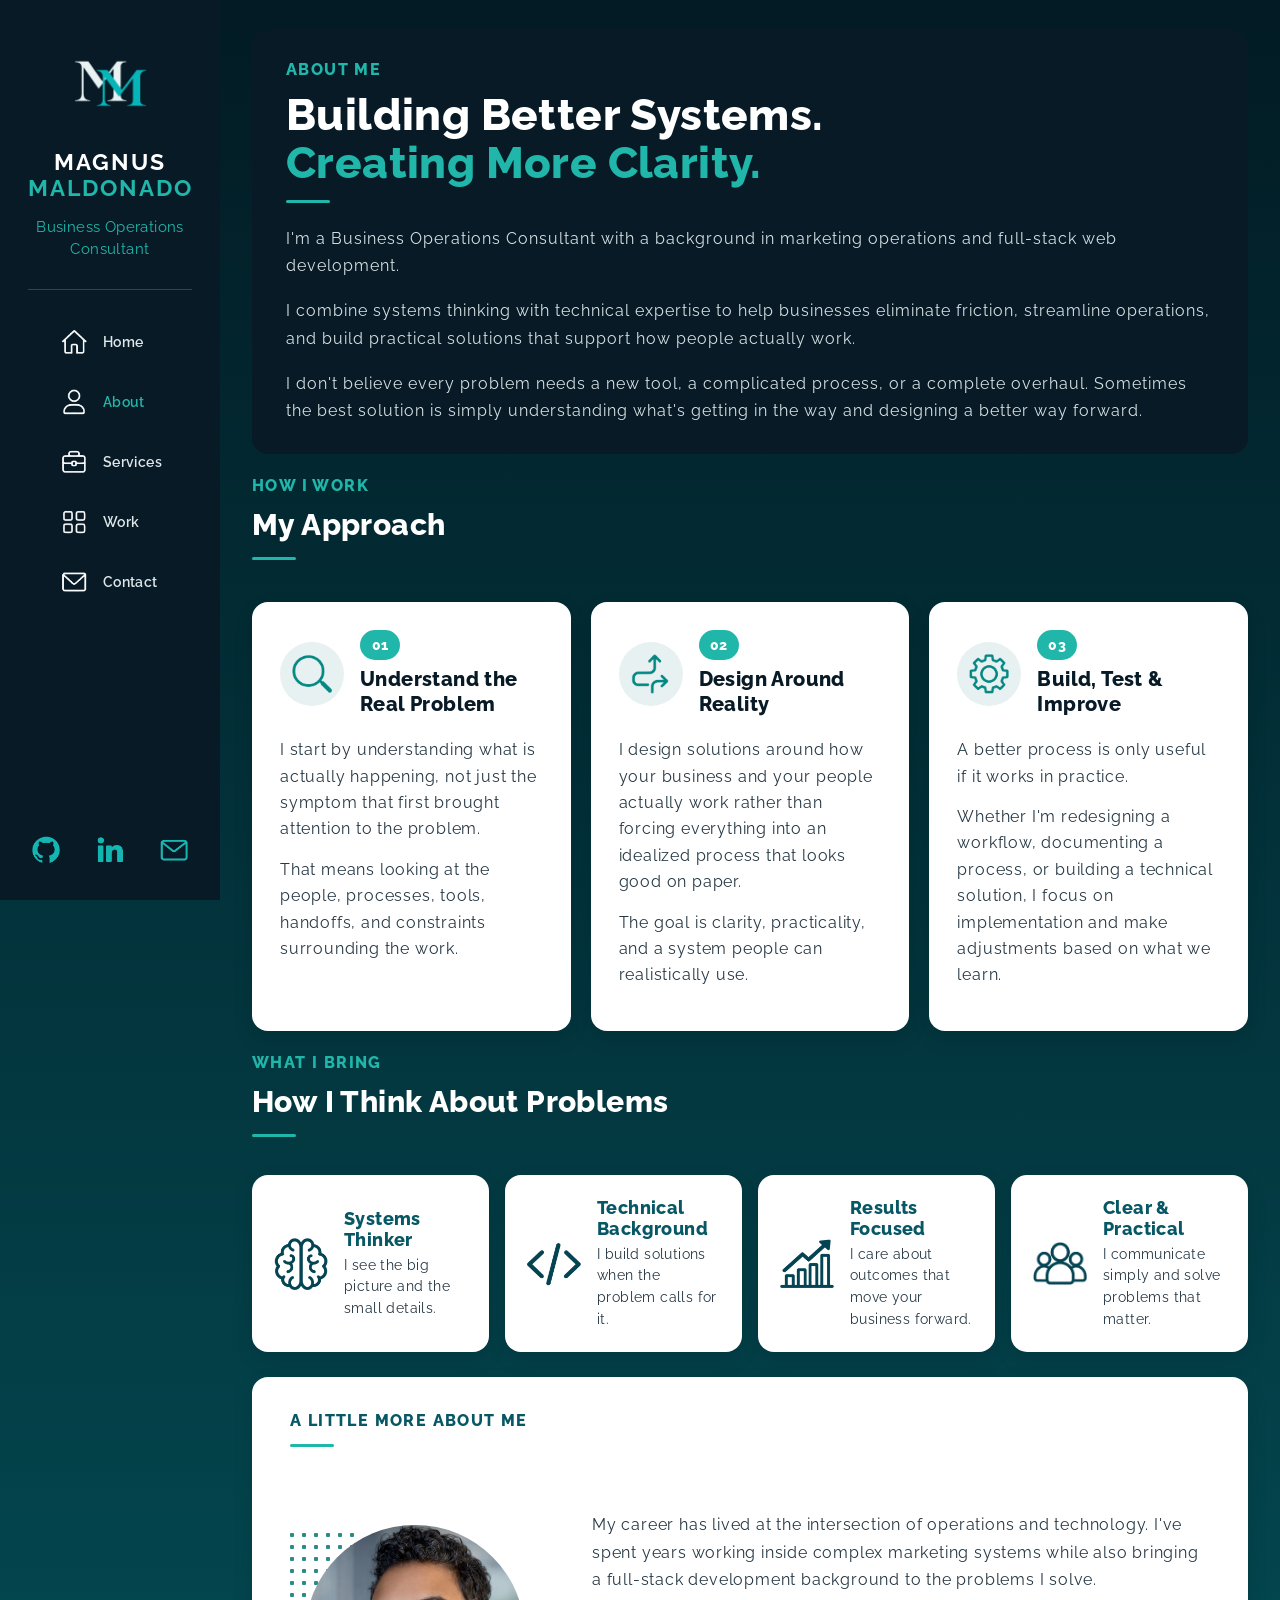
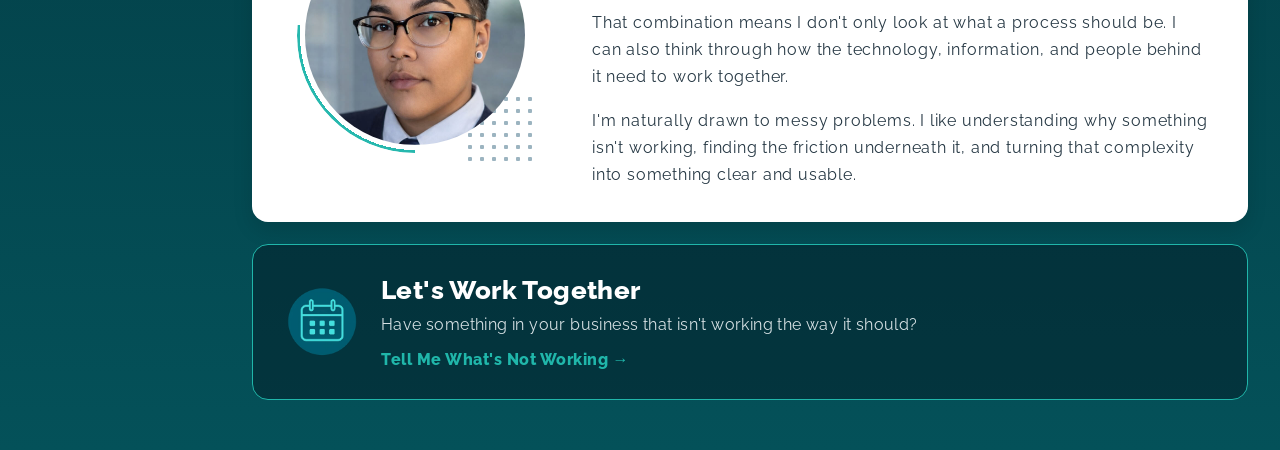
==== commit e70da9df: "Updated work source." ====
--- a/about.html
+++ b/about.html
@@ -57,7 +57,7 @@
               <a class="menu-link" href="./services.html">Services</a>
             </li>
             <li>
-              <a class="menu-link" href="./work.html">Work</a>
+              <a class="menu-link" href="./index.html#work">Work</a>
             </li>
             <li>
               <a href="./index.html#contact" class="all-btns menu-link">Contact</a>
@@ -106,7 +106,7 @@
           <img src="./assets/imgs/icons/icon-bag.png" alt="Bag Icon" class="desktop-nav-icon"/>
           <span>Services</span>
         </a>
-        <a href="./work.html" class="desktop-nav-link">
+        <a href="./index.html#work" class="desktop-nav-link">
           <img src="./assets/imgs/icons/icon-grid.png" alt="Grid Icon" class="desktop-nav-icon"/>
           <span>Work</span>
         </a>
--- a/assets/css/about.css
+++ b/assets/css/about.css
@@ -424,4 +424,447 @@
 .about-cta-link:hover {
   color: #ffffff;
   transform: translateX(3px);
+}
+
+/* TABLET
+   ========================================================================== */
+
+@media only screen and (min-width: 768px) {
+
+  .about-page {
+    padding: 145px 40px 80px;
+  }
+
+  .about-page-intro,
+  .about-approach,
+  .about-page-strengths,
+  .about-personal-card,
+  .about-page-cta {
+    width: 100%;
+    max-width: 720px;
+    margin-left: auto;
+    margin-right: auto;
+  }
+
+  /* INTRO
+     ====================================================================== */
+
+  .about-page-intro {
+    margin-bottom: 52px;
+  }
+
+  .about-page-intro h1 {
+    font-size: 42px;
+    line-height: 1.1;
+  }
+
+  .about-page-intro-copy p {
+    font-size: 16px;
+    line-height: 1.7;
+  }
+
+
+  /* SECTION HEADINGS
+     ====================================================================== */
+
+  .about-section-heading h2 {
+    font-size: 30px;
+  }
+
+
+  /* MY APPROACH
+     ====================================================================== */
+
+  .about-approach {
+    margin-bottom: 52px;
+  }
+
+  .approach-card {
+    padding: 30px;
+    margin-bottom: 20px;
+  }
+
+  .approach-heading-row {
+    gap: 20px;
+    margin-bottom: 22px;
+  }
+
+  .approach-icon {
+    flex: 0 0 70px;
+    width: 70px;
+    height: 70px;
+    padding: 14px;
+  }
+
+  .approach-number {
+    min-width: 40px;
+    height: 30px;
+    font-size: 14px;
+  }
+
+  .approach-title h3 {
+    font-size: 22px;
+  }
+
+  .approach-content p {
+    font-size: 16px;
+    line-height: 1.7;
+  }
+
+
+  /* WHAT I BRING
+     ====================================================================== */
+
+  .about-page-strengths {
+    display: grid;
+    grid-template-columns: repeat(2, minmax(0, 1fr));
+    gap: 18px;
+    margin-bottom: 52px;
+  }
+
+  .about-page-strengths .about-section-heading {
+    grid-column: 1 / -1;
+    margin-bottom: 4px;
+  }
+
+  .about-strength-card {
+    height: 100%;
+    margin-bottom: 0;
+    padding: 22px;
+    align-items: flex-start;
+  }
+
+  .about-strength-icon {
+    flex: 0 0 54px;
+    width: 54px;
+    height: 54px;
+    align-self: center;
+  }
+
+  .about-strength-card h3 {
+    font-size: 18px;
+  }
+
+  .about-strength-card p {
+    font-size: 14px;
+    line-height: 1.55;
+  }
+
+
+  /* A LITTLE MORE ABOUT ME
+     ====================================================================== */
+
+  .about-personal-card {
+    display: grid;
+    grid-template-columns: 230px minmax(0, 1fr);
+    gap: 30px;
+    align-items: center;
+    padding: 32px;
+    margin-bottom: 40px;
+  }
+
+  .about-personal-heading {
+    grid-column: 1 / -1;
+  }
+
+  .about-page-portrait {
+    width: 220px;
+    height: 220px;
+    margin: 0;
+  }
+
+  .about-page-headshot {
+    width: 195px;
+    height: 195px;
+  }
+
+  .about-page-portrait-arc {
+    width: 210px;
+    height: 210px;
+    top: -6px;
+    left: 5px;
+  }
+
+  .about-personal-copy p {
+    font-size: 16px;
+    line-height: 1.65;
+  }
+
+
+  /* CTA
+     ====================================================================== */
+
+  .about-page-cta {
+    align-items: center;
+    gap: 22px;
+    padding: 28px 30px;
+  }
+
+  .about-cta-icon {
+    flex: 0 0 64px;
+    width: 64px;
+    height: 64px;
+  }
+
+  .about-page-cta h2 {
+    font-size: 24px;
+  }
+
+  .about-page-cta p {
+    font-size: 16px;
+  }
+
+  .about-cta-link {
+    font-size: 16px;
+  }
+
+}
+
+/* DESKTOP
+   ========================================================================== */
+
+@media only screen and (min-width: 992px) {
+
+  .about-page {
+    width: calc(100% - 220px);
+    min-height: 100vh;
+    margin-left: 220px;
+    padding: 30px 32px 50px;
+  }
+
+
+  /* INTRO
+     ====================================================================== */
+
+  .about-page-intro {
+    width: 100%;
+    max-width: none;
+    margin: 0 0 22px;
+    padding: 30px 34px;
+    background: #071a26;
+    border-radius: 16px;
+  }
+
+  .about-page-eyebrow {
+    font-size: 16px;
+  }
+
+  .about-page-intro h1 {
+    max-width: 760px;
+    font-size: 44px;
+    line-height: 1.08;
+  }
+
+  .about-page-intro-copy {
+    max-width: 960px;
+  }
+
+  .about-page-intro-copy p {
+    font-size: 16px;
+    line-height: 1.7;
+  }
+
+
+  /* MY APPROACH
+     ====================================================================== */
+
+  .about-approach {
+    display: grid;
+    grid-template-columns: repeat(3, minmax(0, 1fr));
+    gap: 20px;
+    width: 100%;
+    max-width: none;
+    margin-bottom: 22px;
+  }
+
+  .about-approach .about-section-heading {
+    grid-column: 1 / -1;
+    margin-bottom: 0;
+  }
+
+  .approach-card {
+    height: 100%;
+    margin: 0;
+    padding: 28px;
+    border-radius: 16px;
+  }
+
+  .approach-heading-row {
+    align-items: center;
+    gap: 16px;
+    margin-bottom: 20px;
+  }
+
+  .approach-icon {
+    flex: 0 0 64px;
+    width: 64px;
+    height: 64px;
+    padding: 12px;
+  }
+
+  .approach-title h3 {
+    font-size: 20px;
+  }
+
+  .approach-content p {
+    font-size: 16px;
+    line-height: 1.65;
+  }
+
+
+  /* WHAT I BRING
+     ====================================================================== */
+
+  .about-page-strengths {
+  display: grid;
+  grid-template-columns: repeat(4, minmax(0, 1fr));
+  gap: 16px;
+  width: 100%;
+  max-width: none;
+  margin-bottom: 25px;
+}
+
+.about-page-strengths .about-section-heading {
+  grid-column: 1 / -1;
+  margin-bottom: 0;
+}
+
+.about-strength-card {
+  display: flex;
+  flex-direction: row;
+  align-items: center;
+  gap: 16px;
+  height: 100%;
+  margin: 0;
+  padding: 22px;
+  border-radius: 16px;
+}
+
+.about-strength-icon {
+  flex: 0 0 54px;
+  width: 54px;
+  height: 54px;
+  object-fit: contain;
+}
+
+.about-strength-card > div {
+  flex: 1;
+  min-width: 0;
+}
+
+.about-strength-card h3 {
+  margin: 0 0 5px;
+  font-size: 18px;
+}
+
+.about-strength-card p {
+  margin: 0;
+  font-size: 14px;
+  line-height: 1.55;
+}
+
+
+  /* A LITTLE MORE ABOUT ME
+     ====================================================================== */
+
+  .about-personal-card {
+    display: grid;
+    grid-template-columns: 260px minmax(0, 1fr);
+    gap: 42px;
+    align-items: center;
+    width: 100%;
+    max-width: none;
+    margin-bottom: 22px;
+    padding: 34px 38px;
+    border-radius: 16px;
+  }
+
+  .about-personal-heading {
+    grid-column: 1 / -1;
+  }
+
+  .about-page-portrait {
+    width: 250px;
+    height: 250px;
+    margin: 0;
+  }
+
+  .about-page-headshot {
+    width: 220px;
+    height: 220px;
+  }
+
+  .about-page-portrait-arc {
+    width: 235px;
+    height: 235px;
+    top: -7px;
+    left: 7px;
+  }
+
+  .about-page-dot-grid {
+    width: 76px;
+    height: 76px;
+  }
+
+  .about-personal-copy {
+    max-width: 850px;
+  }
+
+  .about-personal-copy p {
+    font-size: 16px;
+    line-height: 1.7;
+  }
+
+
+  /* CTA
+     ====================================================================== */
+
+  .about-page-cta {
+    width: 100%;
+    max-width: none;
+    margin: 0;
+    align-items: center;
+    gap: 24px;
+    padding: 30px 34px;
+    border-radius: 16px;
+  }
+
+  .about-cta-icon {
+    flex: 0 0 70px;
+    width: 70px;
+    height: 70px;
+  }
+
+  .about-page-cta h2 {
+    font-size: 26px;
+  }
+
+  .about-page-cta p {
+    font-size: 16px;
+  }
+
+  .about-cta-link {
+    font-size: 16px;
+  }
+
+
+  /* INTERIOR-PAGE SOCIAL ICONS
+     ====================================================================== */
+
+  .desktop-socials-full {
+    gap: 28px;
+  }
+
+  .desktop-socials-full .desktop-social-link:nth-child(1) {
+    animation-delay: 0.25s;
+  }
+
+  .desktop-socials-full .desktop-social-link:nth-child(2) {
+    animation-delay: 0.45s;
+  }
+
+  .desktop-socials-full .desktop-social-link:nth-child(3) {
+    animation-delay: 0.65s;
+  }
+
 }
